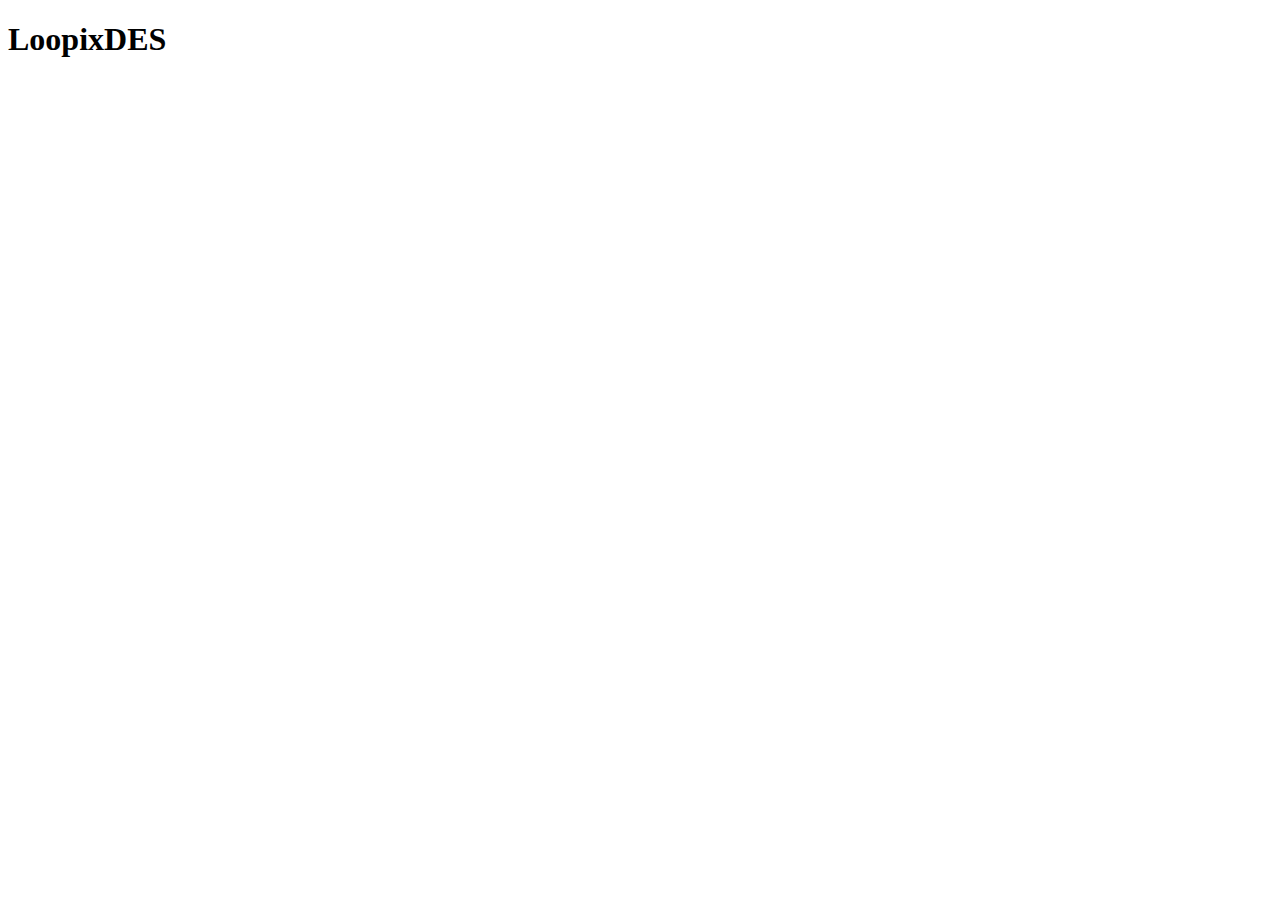
==== docs/index.html @ b43511d9 "github pages4" ====
<!doctype html>
<html lang="en">
  <head>
    <meta charset="utf-8">
    <meta name="viewport" content="width=device-width, initial-scale=1">
    <link href="https://cdn.jsdelivr.net/npm/bootstrap@5.0.2/dist/css/bootstrap.min.css" rel="stylesheet" integrity="sha384-EVSTQN3/azprG1Anm3QDgpJLIm9Nao0Yz1ztcQTwFspd3yD65VohhpuuCOmLASjC" crossorigin="anonymous">

    <title>LoopixDES</title>
  </head>
  <body>
    <h1>LoopixDES</h1>
    <script src="https://cdn.jsdelivr.net/npm/bootstrap@5.0.2/dist/js/bootstrap.bundle.min.js" integrity="sha384-MrcW6ZMFYlzcLA8Nl+NtUVF0sA7MsXsP1UyJoMp4YLEuNSfAP+JcXn/tWtIaxVXM" crossorigin="anonymous"></script>
  </body>
</html>
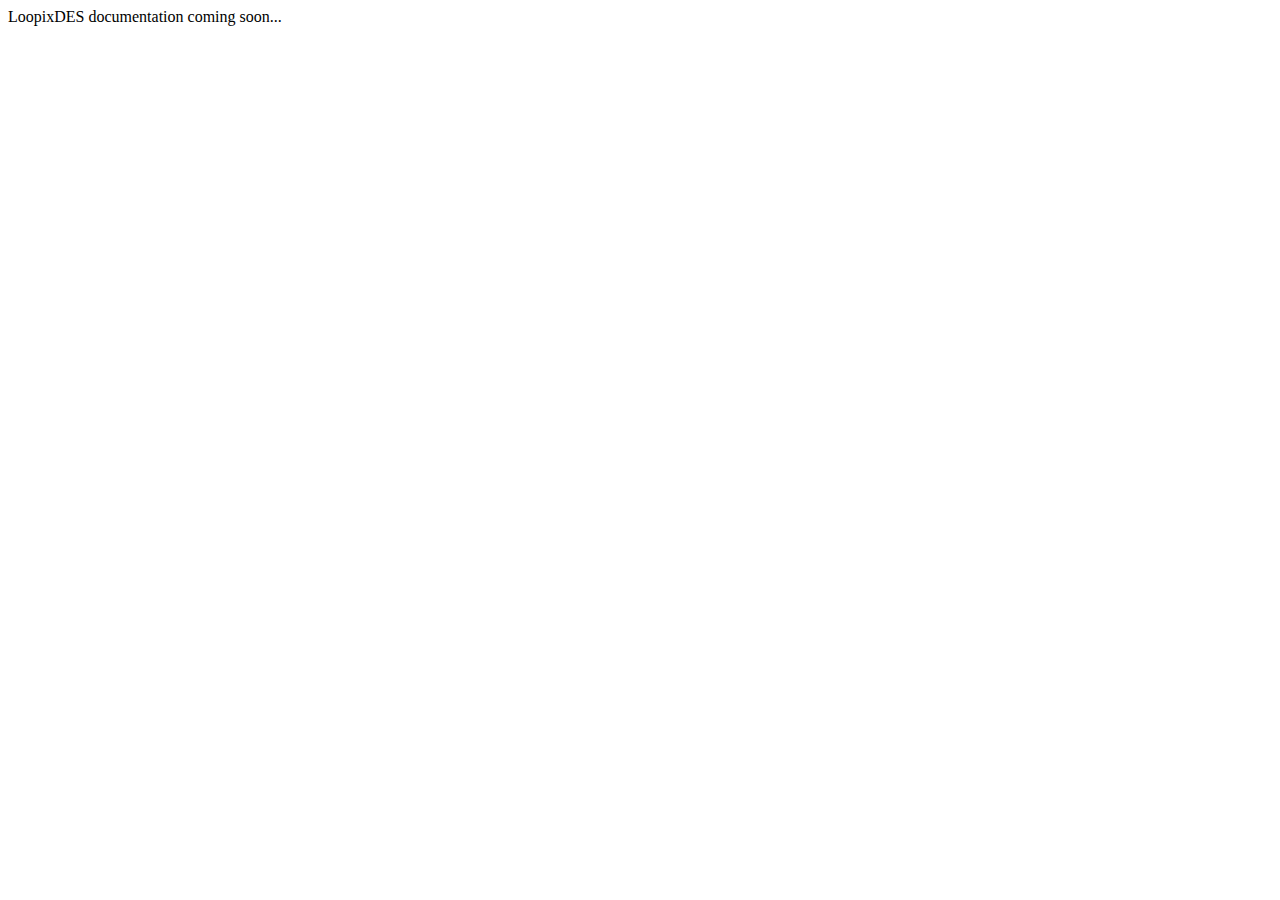
==== commit 29d8f111: "readme update" ====
--- a/docs/index.html
+++ b/docs/index.html
@@ -8,7 +8,7 @@
     <title>LoopixDES</title>
   </head>
   <body>
-    <h1>LoopixDES</h1>
+    LoopixDES documentation coming soon...
     <script src="https://cdn.jsdelivr.net/npm/bootstrap@5.0.2/dist/js/bootstrap.bundle.min.js" integrity="sha384-MrcW6ZMFYlzcLA8Nl+NtUVF0sA7MsXsP1UyJoMp4YLEuNSfAP+JcXn/tWtIaxVXM" crossorigin="anonymous"></script>
   </body>
 </html>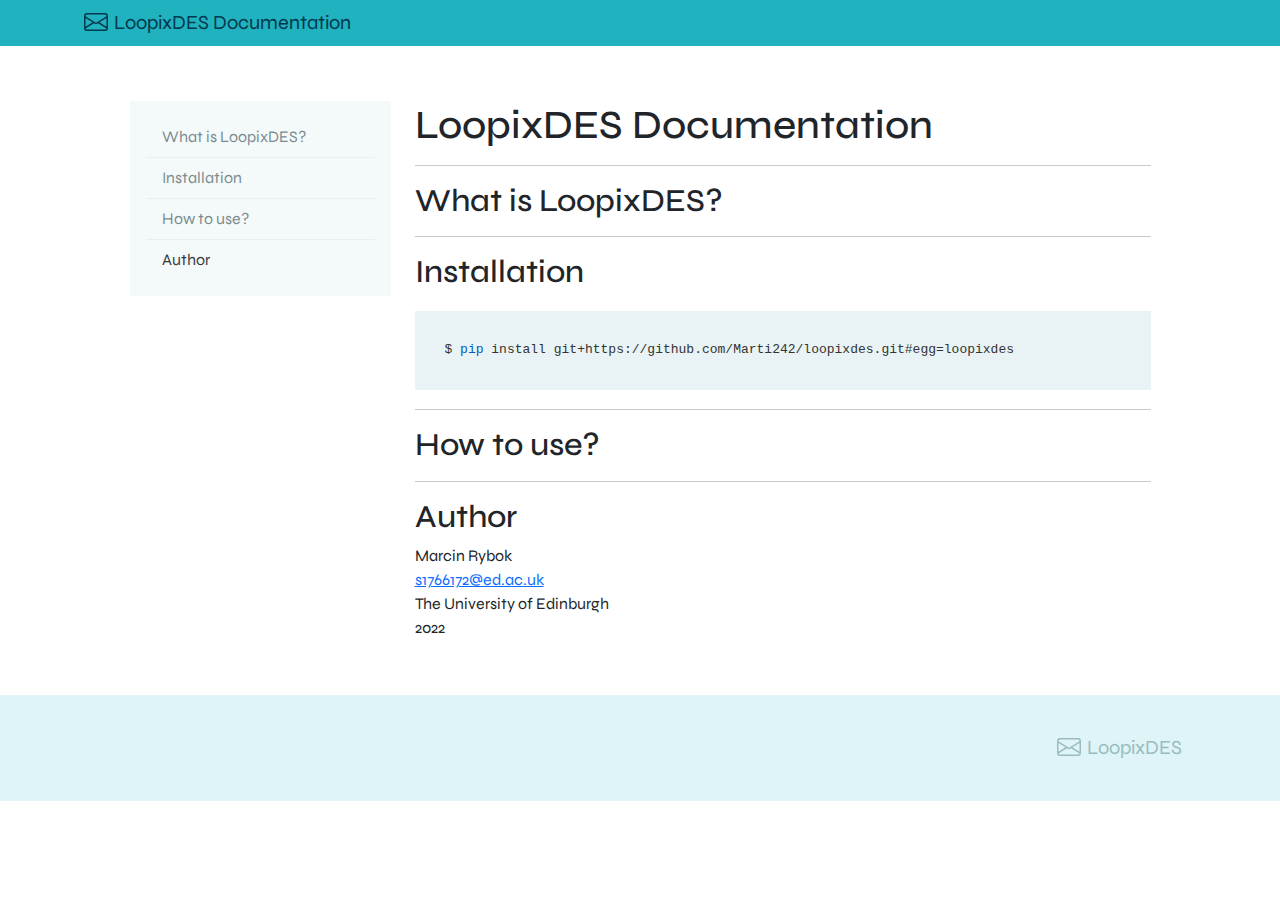
==== commit 950c00cd: "bootstrap" ====
--- a/docs/index.html
+++ b/docs/index.html
@@ -3,12 +3,97 @@
   <head>
     <meta charset="utf-8">
     <meta name="viewport" content="width=device-width, initial-scale=1">
-    <link href="https://cdn.jsdelivr.net/npm/bootstrap@5.0.2/dist/css/bootstrap.min.css" rel="stylesheet" integrity="sha384-EVSTQN3/azprG1Anm3QDgpJLIm9Nao0Yz1ztcQTwFspd3yD65VohhpuuCOmLASjC" crossorigin="anonymous">
+    <link href="./bootstrap/css/bootstrap.css" rel="stylesheet" crossorigin="anonymous">
+    <link href="./highlight/styles/github.min.css" rel="stylesheet" crossorigin="anonymous">
+    <link rel="preconnect" href="https://fonts.googleapis.com">
+    <link rel="preconnect" href="https://fonts.gstatic.com" crossorigin>
+    <link href="https://fonts.googleapis.com/css2?family=Syne&display=swap" rel="stylesheet">
+    <link href="style.css" rel="stylesheet">
 
     <title>LoopixDES</title>
   </head>
   <body>
-    LoopixDES documentation coming soon...
-    <script src="https://cdn.jsdelivr.net/npm/bootstrap@5.0.2/dist/js/bootstrap.bundle.min.js" integrity="sha384-MrcW6ZMFYlzcLA8Nl+NtUVF0sA7MsXsP1UyJoMp4YLEuNSfAP+JcXn/tWtIaxVXM" crossorigin="anonymous"></script>
+    <nav class="navbar" style="background-color: #20B2BF;">
+      <div class="container">
+        <div class="col-xs-6">
+          <a class="navbar-brand" href="#" style="color: #00384d;">
+            <svg xmlns="http://www.w3.org/2000/svg" width="28" height="28" fill="currentColor" class="bi bi-envelope pb-1" viewBox="0 0 16 16">
+              <path d="M0 4a2 2 0 0 1 2-2h12a2 2 0 0 1 2 2v8a2 2 0 0 1-2 2H2a2 2 0 0 1-2-2V4Zm2-1a1 1 0 0 0-1 1v.217l7 4.2 7-4.2V4a1 1 0 0 0-1-1H2Zm13 2.383-4.708 2.825L15 11.105V5.383Zm-.034 6.876-5.64-3.471L8 9.583l-1.326-.795-5.64 3.47A1 1 0 0 0 2 13h12a1 1 0 0 0 .966-.741ZM1 11.105l4.708-2.897L1 5.383v5.722Z"/>
+            </svg>
+            LoopixDES Documentation
+          </a>
+        </div>
+      </div>
+    </nav>
+
+
+    <div class="container">
+      <div style="padding: 55px 0;">
+        <div class="row justify-content-center">
+          <div class="col-md-3">
+            <nav id="scrollspy" class="navbar sticky-top flex-column align-items-stretch p-3" style="background-color: #f4f9fa;">
+              <nav class="nav nav-pills flex-column">
+                <a class="nav-link" href="#item-1">What is LoopixDES?</a>
+                <hr>
+                <a class="nav-link" href="#item-2">Installation</a>
+                <hr>
+                <a class="nav-link" href="#item-3">How to use?</a>
+                <hr>
+                <a class="nav-link" href="#item-4">Author</a>
+              </nav>
+            </nav>
+          </div>
+          <div class="col-md-8" data-bs-spy="scroll" data-bs-target="#scrollspy" data-bs-offset="0" tabindex="0">
+            <h1>
+              LoopixDES Documentation
+            </h1>
+            <hr>
+            <h2 id="item-1">
+              What is LoopixDES?
+            </h2>
+            <hr>
+            <h2 id="item-2">
+              Installation
+            </h2>
+            <pre class="highlight"><code class="hljs bash">$ <span class="hljs-attribute">pip</span> install git+https://github.com/Marti242/loopixdes.git#egg=loopixdes</code></pre>
+            <hr>
+            <h2 id="item-3">
+              How to use?
+            </h2>
+            <hr>
+            <h2 id="item-4">
+              Author
+            </h2>
+            <p>
+              Marcin Rybok
+            </p>
+            <p>
+              <a href="s1766172@ed.ac.uk">s1766172@ed.ac.uk</a>
+            </p>
+            <p>The University of Edinburgh</p>
+            <p>
+              2022
+            </p>
+          </div>
+        </div>
+      </div>
+    </div>
+
+    <nav class="navbar" style="background-color: #DEF4F6">
+      <div class="container">
+        <div class="col-sm-6">
+        </div>
+        <div class="col-sm-6 text-end" style="padding: 30px 0">
+          <a class="navbar-brand" href="#" style="color: #99BCBF;">
+            <svg xmlns="http://www.w3.org/2000/svg" width="28" height="28" fill="currentColor" class="bi bi-envelope pb-1" viewBox="0 0 16 16">
+              <path d="M0 4a2 2 0 0 1 2-2h12a2 2 0 0 1 2 2v8a2 2 0 0 1-2 2H2a2 2 0 0 1-2-2V4Zm2-1a1 1 0 0 0-1 1v.217l7 4.2 7-4.2V4a1 1 0 0 0-1-1H2Zm13 2.383-4.708 2.825L15 11.105V5.383Zm-.034 6.876-5.64-3.471L8 9.583l-1.326-.795-5.64 3.47A1 1 0 0 0 2 13h12a1 1 0 0 0 .966-.741ZM1 11.105l4.708-2.897L1 5.383v5.722Z"/>
+            </svg>
+            LoopixDES
+          </a>
+        </div>
+      </div>
+    </nav>
+    <script src="./bootstrap/js/bootstrap.bundle.js" crossorigin="anonymous"></script>
+    <script src="./highlight/highlight.js" crossorigin="anonymous"></script>
   </body>
 </html>--- a/docs/highlight/styles/github.min.css
+++ b/docs/highlight/styles/github.min.css
@@ -0,0 +1,10 @@
+pre code.hljs{display:block;overflow-x:auto;padding:1em}code.hljs{padding:3px 5px}/*!
+  Theme: GitHub
+  Description: Light theme as seen on github.com
+  Author: github.com
+  Maintainer: @Hirse
+  Updated: 2021-05-15
+
+  Outdated base version: https://github.com/primer/github-syntax-light
+  Current colors taken from GitHub's CSS
+*/.hljs{color:#24292e;background:#fff}.hljs-doctag,.hljs-keyword,.hljs-meta .hljs-keyword,.hljs-template-tag,.hljs-template-variable,.hljs-type,.hljs-variable.language_{color:#d73a49}.hljs-title,.hljs-title.class_,.hljs-title.class_.inherited__,.hljs-title.function_{color:#6f42c1}.hljs-attr,.hljs-attribute,.hljs-literal,.hljs-meta,.hljs-number,.hljs-operator,.hljs-selector-attr,.hljs-selector-class,.hljs-selector-id,.hljs-variable{color:#005cc5}.hljs-meta .hljs-string,.hljs-regexp,.hljs-string{color:#032f62}.hljs-built_in,.hljs-symbol{color:#e36209}.hljs-code,.hljs-comment,.hljs-formula{color:#6a737d}.hljs-name,.hljs-quote,.hljs-selector-pseudo,.hljs-selector-tag{color:#22863a}.hljs-subst{color:#24292e}.hljs-section{color:#005cc5;font-weight:700}.hljs-bullet{color:#735c0f}.hljs-emphasis{color:#24292e;font-style:italic}.hljs-strong{color:#24292e;font-weight:700}.hljs-addition{color:#22863a;background-color:#f0fff4}.hljs-deletion{color:#b31d28;background-color:#ffeef0}--- a/docs/style.css
+++ b/docs/style.css
@@ -0,0 +1,71 @@
+body {
+    font-family: 'Syne', sans-serif;
+}
+
+pre {
+    border: 0;
+    color: #333;
+    padding: 30px;
+    overflow: auto;
+    margin: 1.5em 0;
+    font-size: 13px;
+    border-radius: 0;
+    background: #e9f3f5;
+    word-break: break-all;
+    word-wrap: break-word;
+    line-height: 1.42857143;
+    font-family: Menlo,Monaco,Consolas,"Courier New",monospace;
+}
+
+.hljs {
+    color: #333;
+    display: block;
+    overflow-x: auto;
+    font-size: inherit;
+    white-space: pre-wrap;
+    padding: 0 !important;
+    background: none !important;
+}
+
+/* width */
+::-webkit-scrollbar {
+  width: 7px;
+}
+
+/* Track */
+::-webkit-scrollbar-track {
+  background: #f4f9fa;
+}
+
+/* Handle */
+::-webkit-scrollbar-thumb {
+  background: #20B2BF;
+}
+
+/* Handle on hover */
+::-webkit-scrollbar-thumb:hover {
+  background: #198e98;
+}
+
+p {
+    margin: 0;
+}
+
+.nav-link {
+    color: #7b8c90;
+}
+
+.nav-link:hover {
+    color: #383838;
+}
+
+.nav-pills .nav-link.active {
+    color: #383838;
+    background: none;
+}
+
+nav hr {
+    margin: 0;
+    background: rgba(18, 65, 69, .2)
+}
+
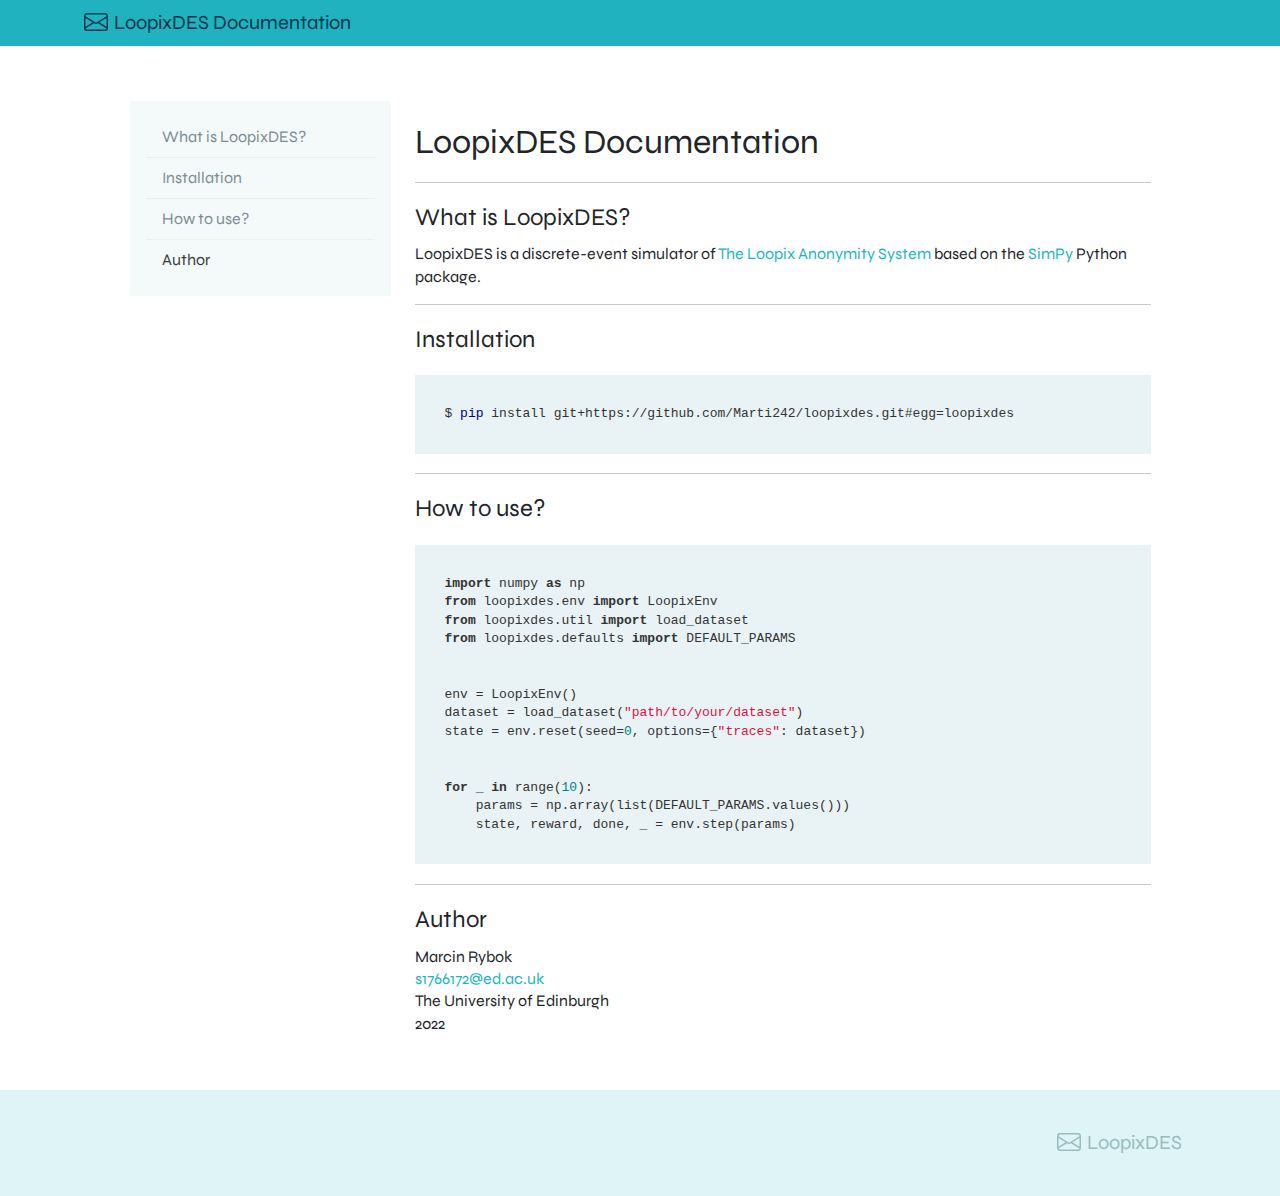
==== commit f16dae59: "docs" ====
--- a/docs/index.html
+++ b/docs/index.html
@@ -9,6 +9,7 @@
     <link rel="preconnect" href="https://fonts.gstatic.com" crossorigin>
     <link href="https://fonts.googleapis.com/css2?family=Syne&display=swap" rel="stylesheet">
     <link href="style.css" rel="stylesheet">
+    <link rel="icon" type="image/x-icon" href="envelope.svg">
 
     <title>LoopixDES</title>
   </head>
@@ -51,6 +52,9 @@
             <h2 id="item-1">
               What is LoopixDES?
             </h2>
+            <p>
+              LoopixDES is a discrete-event simulator of <a href="https://www.usenix.org/conference/usenixsecurity17/technical-sessions/presentation/piotrowska">The Loopix Anonymity System</a> based on the <a href="https://simpy.readthedocs.io/en/latest/index.html">SimPy</a> Python package.
+            </p>
             <hr>
             <h2 id="item-2">
               Installation
@@ -60,18 +64,21 @@
             <h2 id="item-3">
               How to use?
             </h2>
+            <pre class="highlight"><code class="hljs python"><span class="hljs-keyword">import</span> numpy <span class="hljs-keyword">as</span> np</code><code class="hljs python"><span class="hljs-keyword">from</span> loopixdes.env <span class="hljs-keyword">import</span> LoopixEnv</code><code class="hljs python"><span class="hljs-keyword">from</span> loopixdes.util <span class="hljs-keyword">import</span> load_dataset</code><code class="hljs python"><span class="hljs-keyword">from</span> loopixdes.defaults <span class="hljs-keyword">import</span> DEFAULT_PARAMS</code>
+              <code class="hljs python"></code><code class="hljs python">env = LoopixEnv()</code><code class="hljs python">dataset = load_dataset(<span class="hljs-string">"path/to/your/dataset"</span>)</code><code class="hljs python">state = env.reset(seed=<span class="hljs-number">0</span>, options={<span class="hljs-string">"traces"</span>: dataset})</code>
+              <code class="hljs python"></code><code class="hljs python"><span class="hljs-keyword">for</span> _ <span class="hljs-keyword">in</span> range(<span class="hljs-number">10</span>):</code><code class="hljs python">    params = np.array(list(DEFAULT_PARAMS.values()))</code><code class="hljs python">    state, reward, done, _ = env.step(params)</code></pre>
             <hr>
             <h2 id="item-4">
               Author
             </h2>
-            <p>
+            <p class="m-0">
               Marcin Rybok
             </p>
-            <p>
+            <p class="m-0">
               <a href="s1766172@ed.ac.uk">s1766172@ed.ac.uk</a>
             </p>
-            <p>The University of Edinburgh</p>
-            <p>
+            <p class="m-0">The University of Edinburgh</p>
+            <p class="m-0">
               2022
             </p>
           </div>
--- a/docs/style.css
+++ b/docs/style.css
@@ -47,10 +47,6 @@
   background: #198e98;
 }
 
-p {
-    margin: 0;
-}
-
 .nav-link {
     color: #7b8c90;
 }
@@ -69,3 +65,68 @@
     background: rgba(18, 65, 69, .2)
 }
 
+p {
+    font-size: 16px;
+    line-height: 1.4em;
+    margin-bottom: 1em;
+}
+
+p a {
+    color: #1bb5c2;
+    text-decoration: none;
+}
+
+p a:focus, p a:hover {
+    color: #1bb5c2;
+    text-decoration: underline;
+}
+
+h1 {
+    font-size: 34px;
+    margin-top: 20px;
+    font-weight: 400;
+    line-height: 1.28em;
+    margin-bottom: 0.5em;
+}
+
+h2 {
+    font-size: 24px;
+    margin-top: 20px;
+    font-weight: 400;
+    line-height: 1.28em;
+    margin-bottom: 10px;
+}
+
+h3 {
+    font-size: 20px;
+    margin-top: 20px;
+    font-weight: 400;
+    line-height: 1.28em;
+    margin-bottom: 10px;
+}
+
+.hljs-attribute {
+    color: #000080;
+}
+
+.hljs-built_in {
+    color: #0086b3;
+}
+
+.hljs-number {
+    color: #008080;
+}
+
+.hljs-string {
+    color: #d14;
+}
+
+.hljs-keyword {
+    color: #333;
+    font-weight: bold;
+}
+
+.hljs-comment {
+    color: #998;
+    font-style: italic;
+}
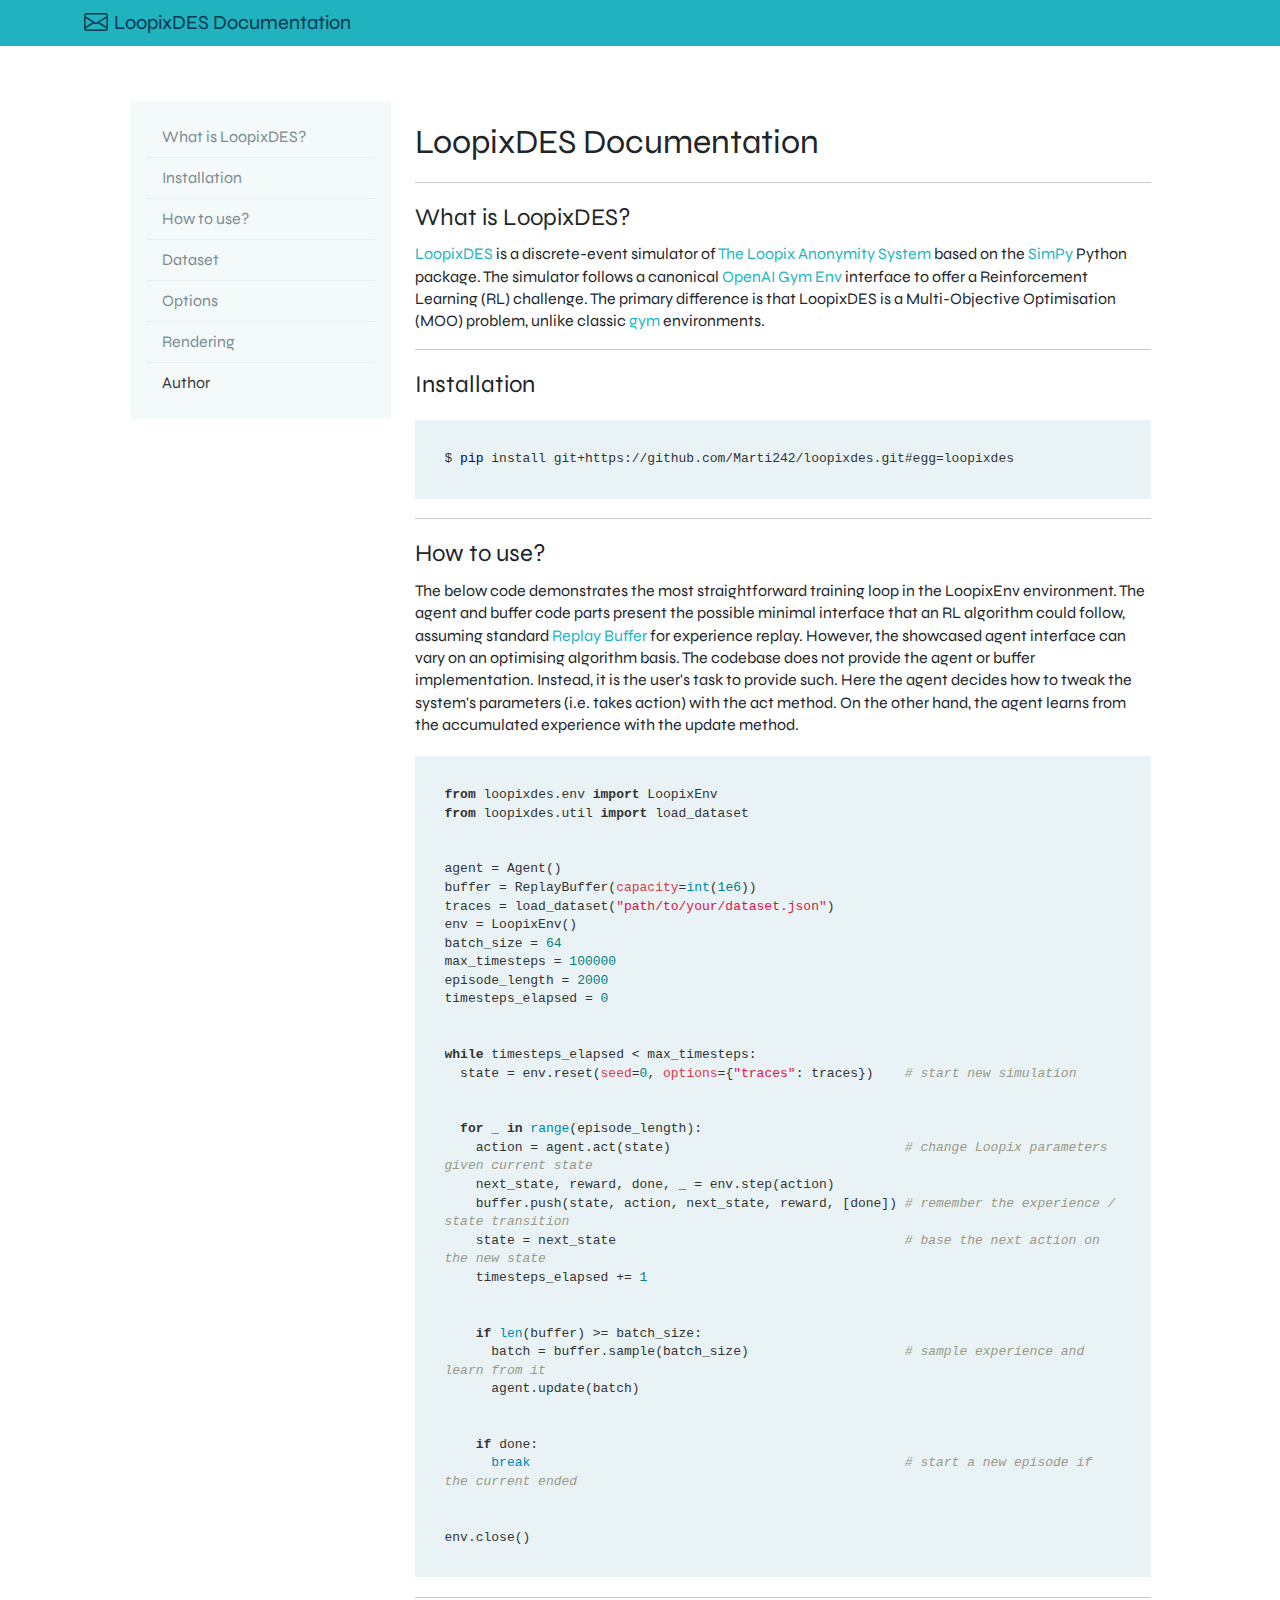
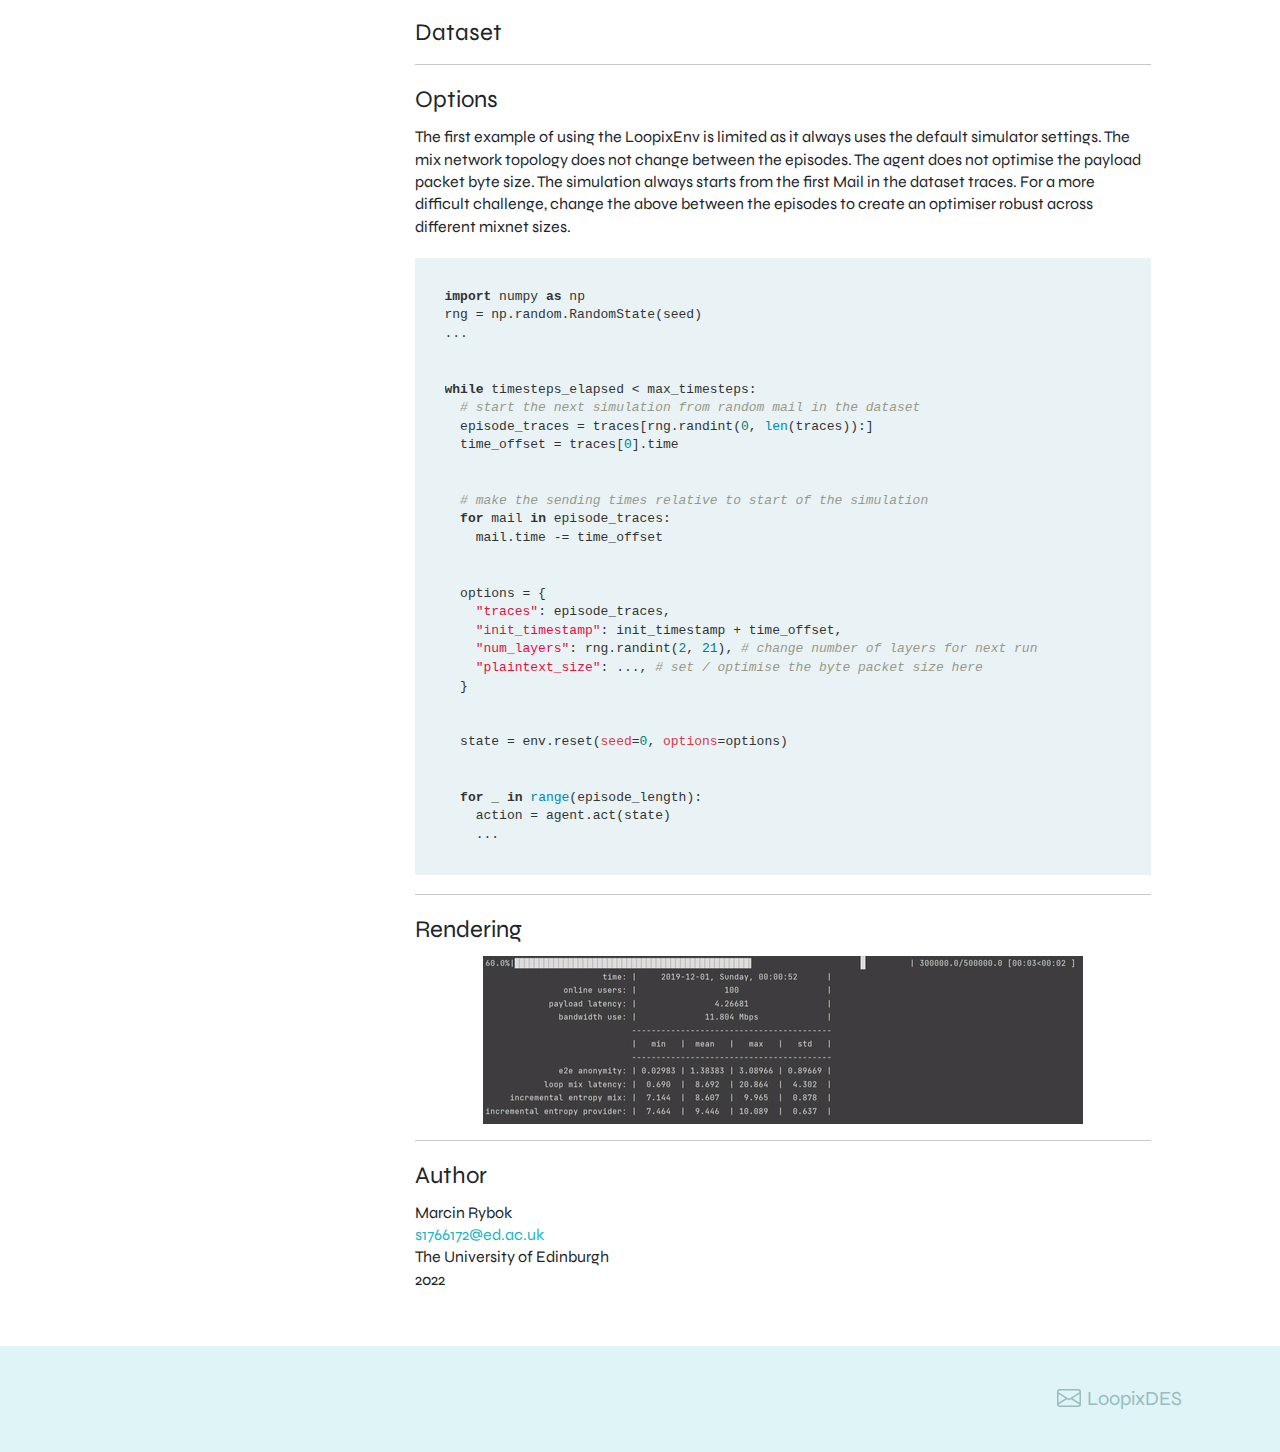
==== commit 3defbc1d: "tqdm render gif" ====
--- a/docs/index.html
+++ b/docs/index.html
@@ -40,11 +40,17 @@
                 <hr>
                 <a class="nav-link" href="#item-3">How to use?</a>
                 <hr>
-                <a class="nav-link" href="#item-4">Author</a>
+                <a class="nav-link" href="#item-4">Dataset</a>
+                <hr>
+                <a class="nav-link" href="#item-5">Options</a>
+                <hr>
+                <a class="nav-link" href="#item-6">Rendering</a>
+                <hr>
+                <a class="nav-link" href="#item-7">Author</a>
               </nav>
             </nav>
           </div>
-          <div class="col-md-8" data-bs-spy="scroll" data-bs-target="#scrollspy" data-bs-offset="0" tabindex="0">
+          <div class="col-md-8" data-bs-spy="scroll" data-bs-target="#scrollspy" data-bs-offset="0" tabindex="0" style="position: relative;">
             <h1>
               LoopixDES Documentation
             </h1>
@@ -53,7 +59,9 @@
               What is LoopixDES?
             </h2>
             <p>
-              LoopixDES is a discrete-event simulator of <a href="https://www.usenix.org/conference/usenixsecurity17/technical-sessions/presentation/piotrowska">The Loopix Anonymity System</a> based on the <a href="https://simpy.readthedocs.io/en/latest/index.html">SimPy</a> Python package.
+              <a href="https://github.com/Marti242/loopixdes">LoopixDES</a> is a discrete-event simulator of <a href="https://www.usenix.org/conference/usenixsecurity17/technical-sessions/presentation/piotrowska">The Loopix Anonymity System</a> based on the <a href="https://simpy.readthedocs.io/en/latest/index.html">SimPy</a> Python package.
+              The simulator follows a canonical <a href="https://gym.openai.com/">OpenAI Gym</a> <a href="https://github.com/openai/gym/blob/master/gym/core.py">Env</a> interface to offer a Reinforcement Learning (RL) challenge.
+              The primary difference is that LoopixDES is a Multi-Objective Optimisation (MOO) problem, unlike classic <a href="https://github.com/openai/gym">gym</a> environments.
             </p>
             <hr>
             <h2 id="item-2">
@@ -64,11 +72,56 @@
             <h2 id="item-3">
               How to use?
             </h2>
-            <pre class="highlight"><code class="hljs python"><span class="hljs-keyword">import</span> numpy <span class="hljs-keyword">as</span> np</code><code class="hljs python"><span class="hljs-keyword">from</span> loopixdes.env <span class="hljs-keyword">import</span> LoopixEnv</code><code class="hljs python"><span class="hljs-keyword">from</span> loopixdes.util <span class="hljs-keyword">import</span> load_dataset</code><code class="hljs python"><span class="hljs-keyword">from</span> loopixdes.defaults <span class="hljs-keyword">import</span> DEFAULT_PARAMS</code>
-              <code class="hljs python"></code><code class="hljs python">env = LoopixEnv()</code><code class="hljs python">dataset = load_dataset(<span class="hljs-string">"path/to/your/dataset"</span>)</code><code class="hljs python">state = env.reset(seed=<span class="hljs-number">0</span>, options={<span class="hljs-string">"traces"</span>: dataset})</code>
-              <code class="hljs python"></code><code class="hljs python"><span class="hljs-keyword">for</span> _ <span class="hljs-keyword">in</span> range(<span class="hljs-number">10</span>):</code><code class="hljs python">    params = np.array(list(DEFAULT_PARAMS.values()))</code><code class="hljs python">    state, reward, done, _ = env.step(params)</code></pre>
+            <p>
+              The below code demonstrates the most straightforward training loop in the <span class="highlighter-rouge">LoopixEnv</span> environment.
+              The agent and buffer code parts present the possible minimal interface that an RL algorithm could follow, assuming standard <a href="https://arxiv.org/abs/1511.05952">Replay Buffer</a> for experience replay.
+              However, the showcased agent interface can vary on an optimising algorithm basis.
+              The codebase does not provide the agent or buffer implementation.
+              Instead, it is the user's task to provide such.
+              Here the agent decides how to tweak the system's parameters (i.e. takes action) with the <span class="highlighter-rouge">act</span> method.
+              On the other hand, the agent learns from the accumulated experience with the <span class="highlighter-rouge">update</span> method.
+            </p>
+            <pre class="highlight"><code class="hljs python"><span class="hljs-keyword">from</span> loopixdes.env <span class="hljs-keyword">import</span> LoopixEnv</code><code class="hljs python"><span class="hljs-keyword">from</span> loopixdes.util <span class="hljs-keyword">import</span> load_dataset</code>
+              <code class="hljs python">agent = Agent()</code><code class="hljs python">buffer = ReplayBuffer(<span class="hljs-doctag">capacity</span>=<span class="hljs-built_in">int</span>(<span class="hljs-number">1e6</span>))</code><code class="hljs python">traces = load_dataset(<span class="hljs-string">"path/to/your/dataset.json"</span>)</code><code class="hljs python">env = LoopixEnv()</code><code class="hljs python">batch_size = <span class="hljs-number">64</span></code><code class="hljs python">max_timesteps = <span class="hljs-number">100000</span></code><code class="hljs python">episode_length = <span class="hljs-number">2000</span></code><code class="hljs python">timesteps_elapsed = <span class="hljs-number">0</span></code>
+              <code class="hljs python"><span class="hljs-keyword">while</span> timesteps_elapsed < max_timesteps:</code><span class="d-none d-xl-block"><code class="hljs python">  state = env.reset(<span class="hljs-doctag">seed</span>=<span class="hljs-number">0</span>, <span class="hljs-doctag">options</span>={<span class="hljs-string">"traces"</span>: traces})    <span class="hljs-comment"># start new simulation</span></code>
+              <code class="hljs python">  <span class="hljs-keyword">for</span> _ <span class="hljs-keyword">in</span> <span class="hljs-built_in">range</span>(episode_length):</code><code class="hljs python">    action = agent.act(state)                              <span class="hljs-comment"># change Loopix parameters given current state</span></code><code class="hljs python">    next_state, reward, done, _ = env.step(action)</code><code class="hljs python">    buffer.push(state, action, next_state, reward, [done]) <span class="hljs-comment"># remember the experience / state transition</span></code><code class="hljs python">    state = next_state                                     <span class="hljs-comment"># base the next action on the new state</span></code><code class="hljs python">    timesteps_elapsed += <span class="hljs-number">1</span></code>
+              <code class="hljs python">    <span class="hljs-keyword">if</span> <span class="hljs-built_in">len</span>(buffer) >= batch_size:</code><code class="hljs python">      batch = buffer.sample(batch_size)                    <span class="hljs-comment"># sample experience and learn from it</span></code><code class="hljs python">      agent.update(batch)</code>
+              <code class="hljs python">    <span class="hljs-keyword">if</span> done:</code><code class="hljs python">      <span class="hljs-built_in">break</span>                                                <span class="hljs-comment"># start a new episode if the current ended</span></code></span><span class="d-xl-none"><code class="hljs python">  <span class="hljs-comment"># start new simulation</span></code><code class="hljs python">  state = env.reset(<span class="hljs-doctag">seed</span>=<span class="hljs-number">0</span>, <span class="hljs-doctag">options</span>={<span class="hljs-string">"traces"</span>: traces})</code>
+              <code class="hljs python">  <span class="hljs-keyword">for</span> _ <span class="hljs-keyword">in</span> <span class="hljs-built_in">range</span>(episode_length):</code><code class="hljs python">    action = agent.act(state) <span class="hljs-comment"># change Loopix parameters given current state</span></code><code class="hljs python">    next_state, reward, done, _ = env.step(action)</code><code class="hljs python">    <span class="hljs-comment"># remember the experience / state transition</span></code><code class="hljs python">    buffer.push(state, action, next_state, reward, [done])</code><code class="hljs python">    state = next_state <span class="hljs-comment"># base the next action on the new state</span></code><code class="hljs python">    timesteps_elapsed += <span class="hljs-number">1</span></code>
+              <code class="hljs python">    <span class="hljs-keyword">if</span> <span class="hljs-built_in">len</span>(buffer) >= batch_size:</code><code class="hljs python">      batch = buffer.sample(batch_size) <span class="hljs-comment"># sample experience and learn from it</span></code><code class="hljs python">      agent.update(batch)</code>
+              <code class="hljs python">    <span class="hljs-keyword">if</span> done:</code><code class="hljs python">      <span class="hljs-built_in">break</span> <span class="hljs-comment"># start a new episode if the current ended</span></code></span>
+              <code class="hljs python">env.close()</code></pre>
             <hr>
             <h2 id="item-4">
+              Dataset
+            </h2>
+            <hr>
+            <h2 id="item-5">
+              Options
+            </h2>
+            <p>
+              The first example of using the <span class="highlighter-rouge">LoopixEnv</span> is limited as it always uses the default simulator settings.
+              The mix network topology does not change between the episodes.
+              The agent does not optimise the payload packet byte size.
+              The simulation always starts from the first <span class="highlighter-rouge">Mail</span> in the dataset traces.
+              For a more difficult challenge, change the above between the episodes to create an optimiser robust across different mixnet sizes.
+            </p>
+            <p>
+
+            </p>
+            <pre class="highlighte"><code class="hljs python"><span class="hljs-keyword">import</span> numpy <span class="hljs-keyword">as</span> np</code><code class="hljs python">rng = np.random.RandomState(seed)</code><code class="hljs python">...</code>
+              <code class="hljs python"><span class="hljs-keyword">while</span> timesteps_elapsed < max_timesteps:</code><code class="hljs python"><span class="hljs-comment">  # start the next simulation from random mail in the dataset</span></code><code class="hljs python">  episode_traces = traces[rng.randint(<span class="hljs-number">0</span>, <span class="hljs-built_in">len</span>(traces)):]</code><code class="hljs python">  time_offset = traces[<span class="hljs-number">0</span>].time</code>
+              <code class="hljs python"><span class="hljs-comment">  # make the sending times relative to start of the simulation</span></code><code class="hljs python">  <span class="hljs-keyword">for</span> mail <span class="hljs-keyword">in</span> episode_traces:</code><code class="hljs python">    mail.time -= time_offset</code>
+              <code class="hljs python">  options = {</code><code class="hljs python"><span class="hljs-string">    "traces"</span>: episode_traces,</code><code class="hljs python">    <span class="hljs-string">"init_timestamp"</span>: init_timestamp + time_offset,</code><code class="hljs python"><span class="hljs-string">    "num_layers"</span>: rng.randint(<span class="hljs-number">2</span>, <span class="hljs-number">21</span>), <span class="hljs-comment"># change number of layers for next run</span></code><code class="hljs python">    <span class="hljs-string">"plaintext_size"</span>: ..., <span class="hljs-comment"># set / optimise the byte packet size here</span></code><code class="hljs python">  }</code>
+              <code class="hljs python">  state = env.reset(<span class="hljs-doctag">seed</span>=<span class="hljs-number">0</span>, <span class="hljs-doctag">options</span>=options)</code>
+              <code class="hljs python">  <span class="hljs-keyword">for</span> _ <span class="hljs-keyword">in</span> <span class="hljs-built_in">range</span>(episode_length):</code><code class="hljs python">    action = agent.act(state)</code><code class="hljs python">    ...</code></pre>
+            <hr>
+            <h2 id="item-6">
+              Rendering
+            </h2>
+            <img src="tqdm_gif.gif" class="img-fluid mx-auto d-block" alt="...">
+            <hr>
+            <h2 id="item-7">
               Author
             </h2>
             <p class="m-0">
@@ -102,5 +155,6 @@
     </nav>
     <script src="./bootstrap/js/bootstrap.bundle.js" crossorigin="anonymous"></script>
     <script src="./highlight/highlight.js" crossorigin="anonymous"></script>
+    <script src="./main.js"></script>
   </body>
 </html>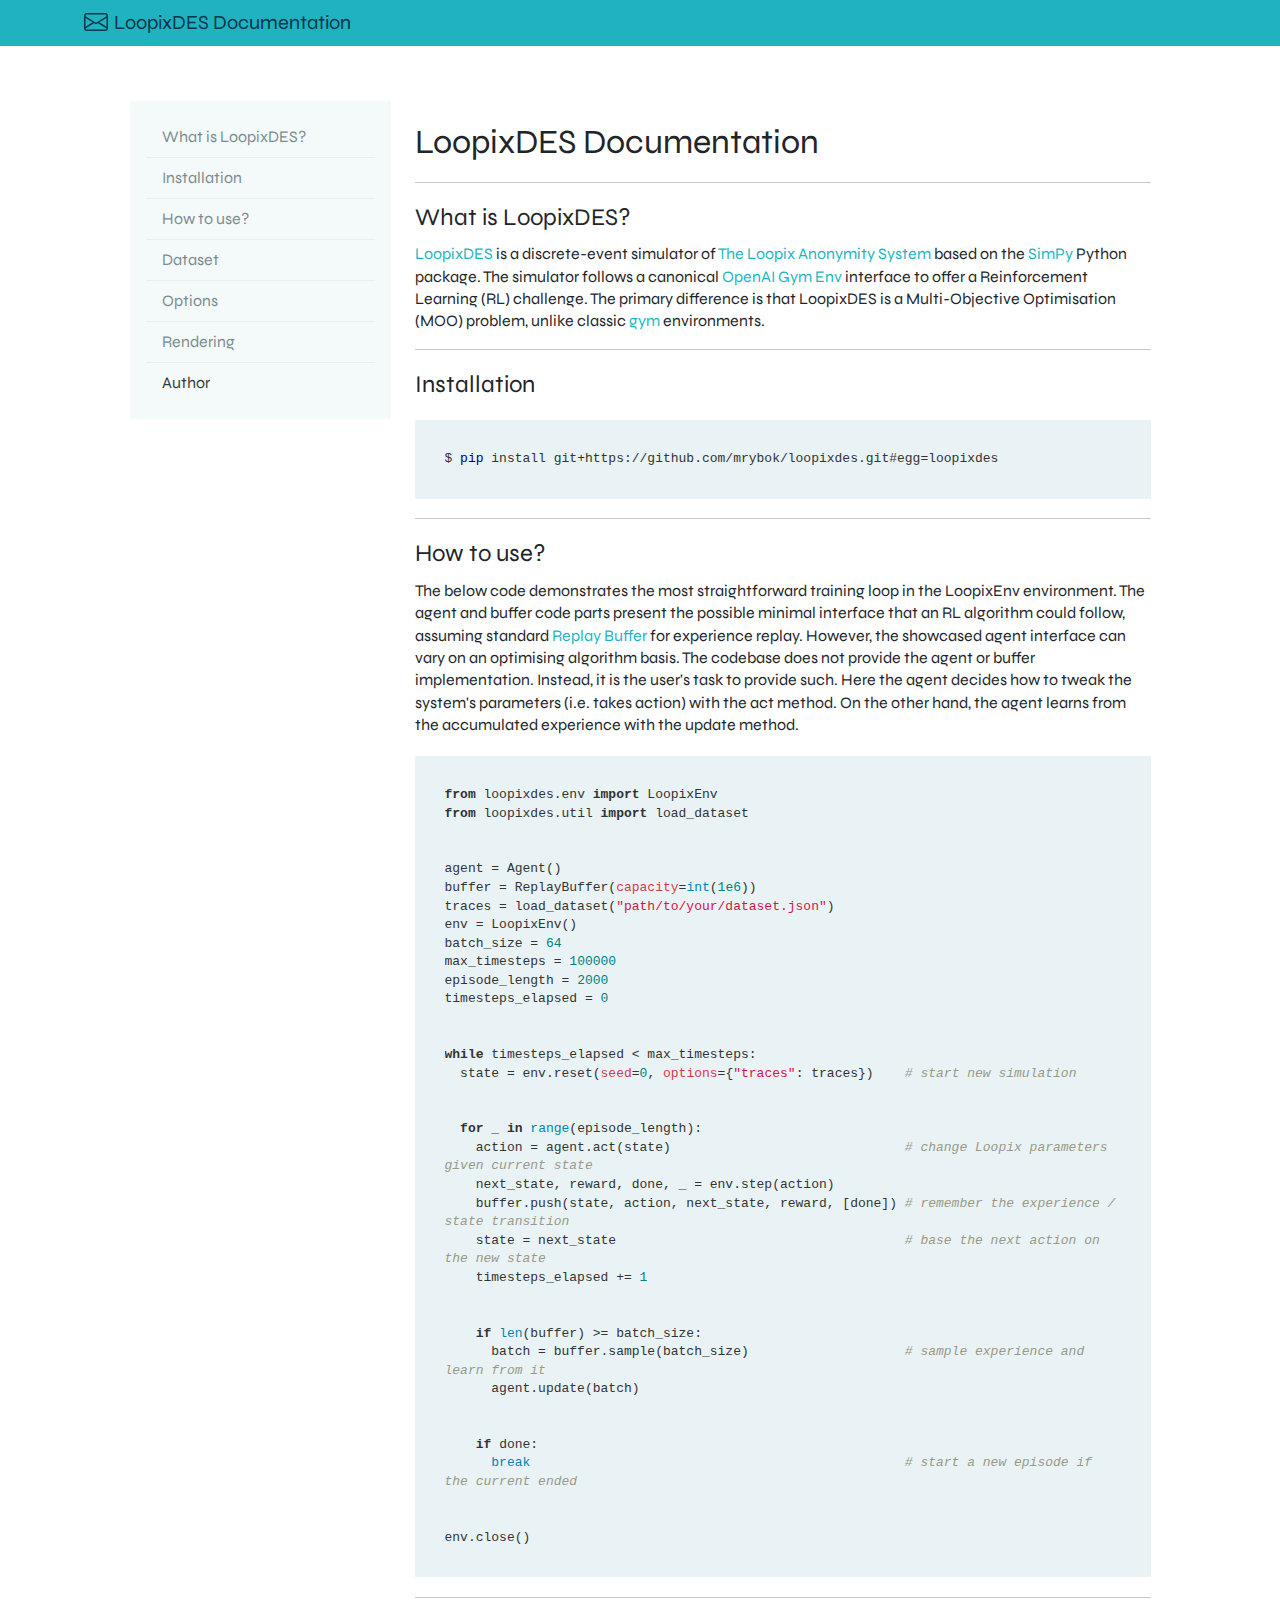
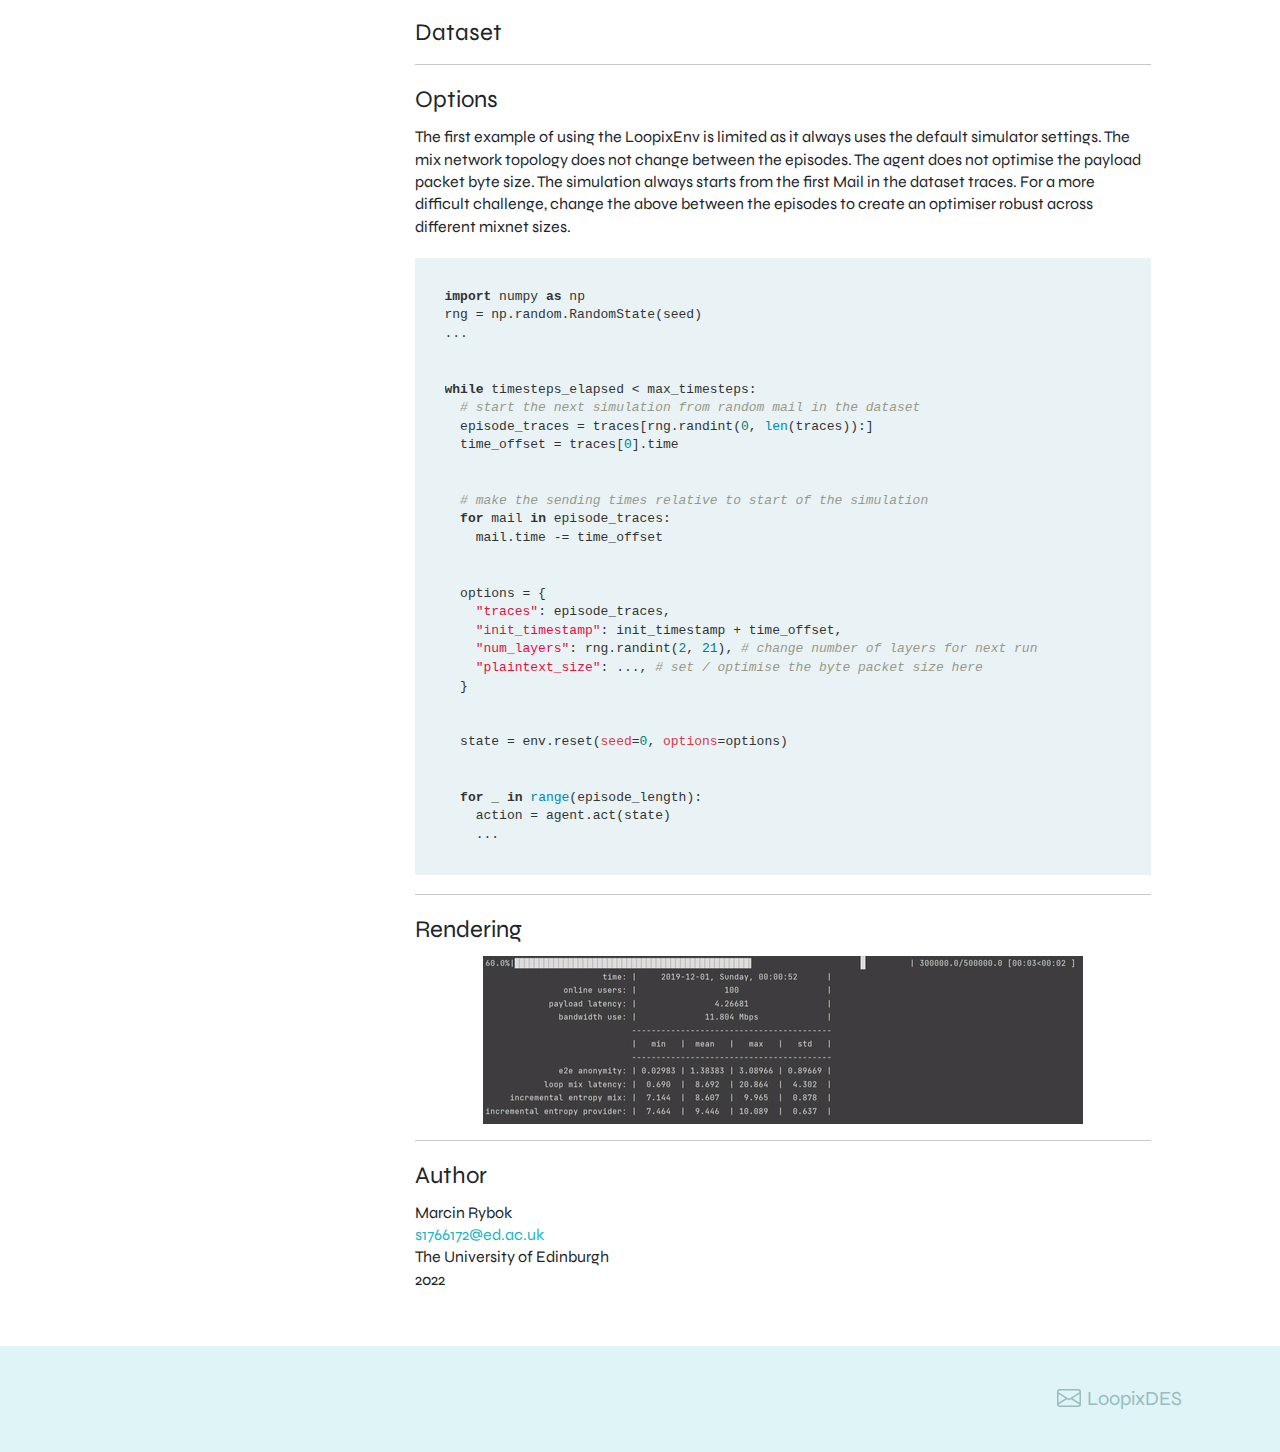
==== commit c6b3c1ca: "repolinksupdate" ====
--- a/docs/index.html
+++ b/docs/index.html
@@ -67,7 +67,7 @@
             <h2 id="item-2">
               Installation
             </h2>
-            <pre class="highlight"><code class="hljs bash">$ <span class="hljs-attribute">pip</span> install git+https://github.com/Marti242/loopixdes.git#egg=loopixdes</code></pre>
+            <pre class="highlight"><code class="hljs bash">$ <span class="hljs-attribute">pip</span> install git+https://github.com/mrybok/loopixdes.git#egg=loopixdes</code></pre>
             <hr>
             <h2 id="item-3">
               How to use?
